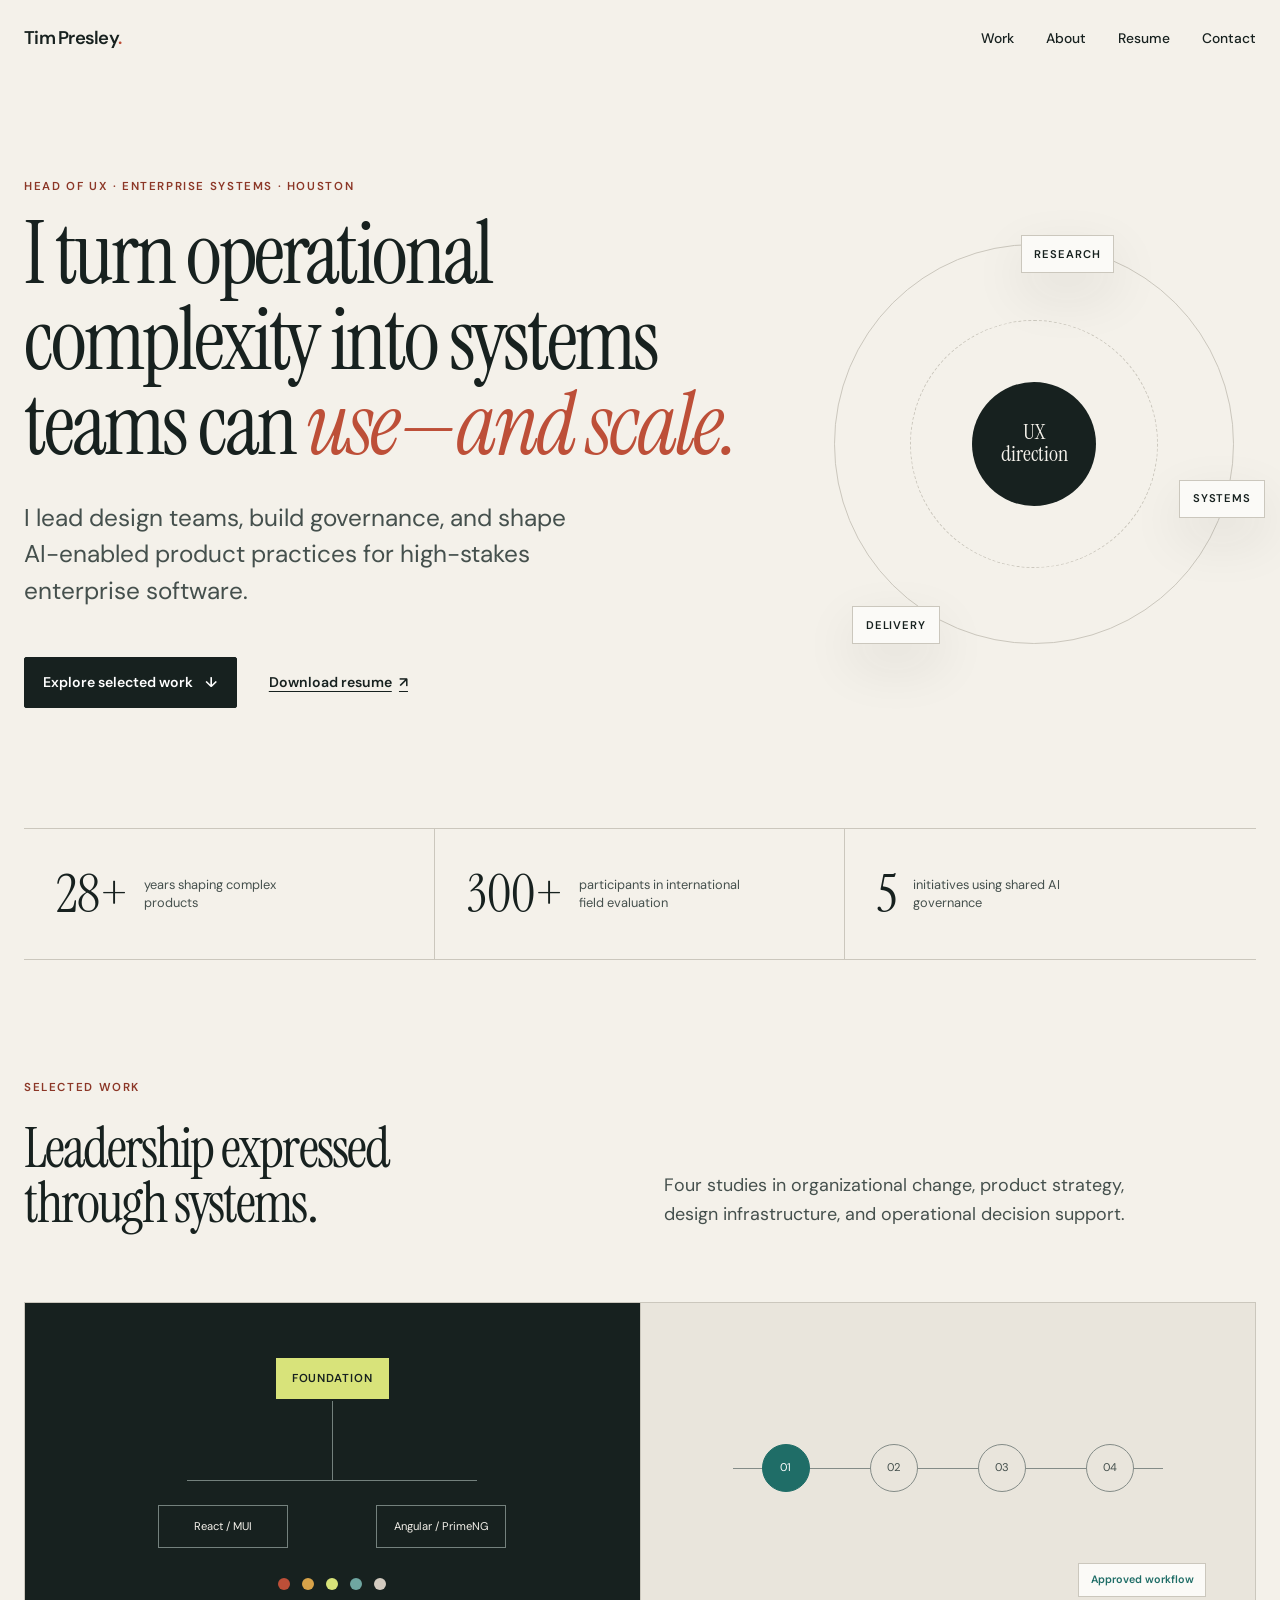
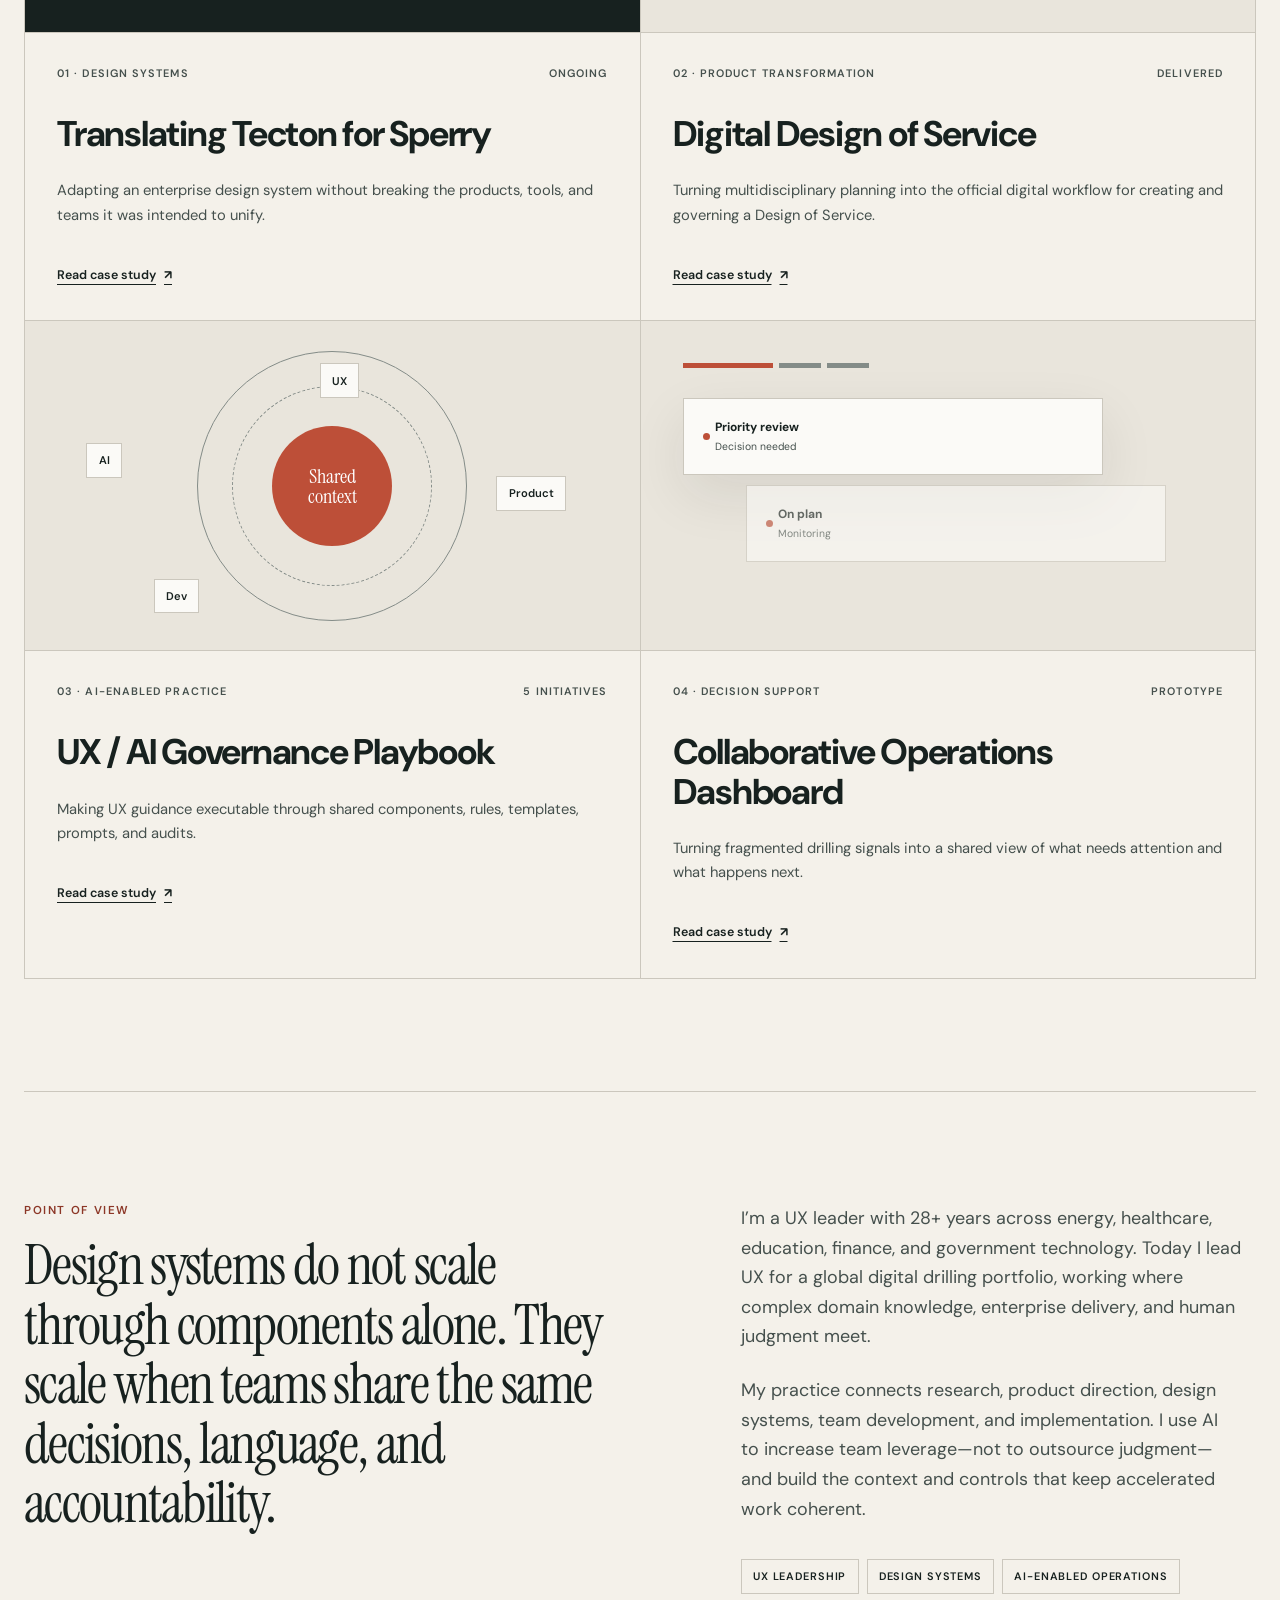
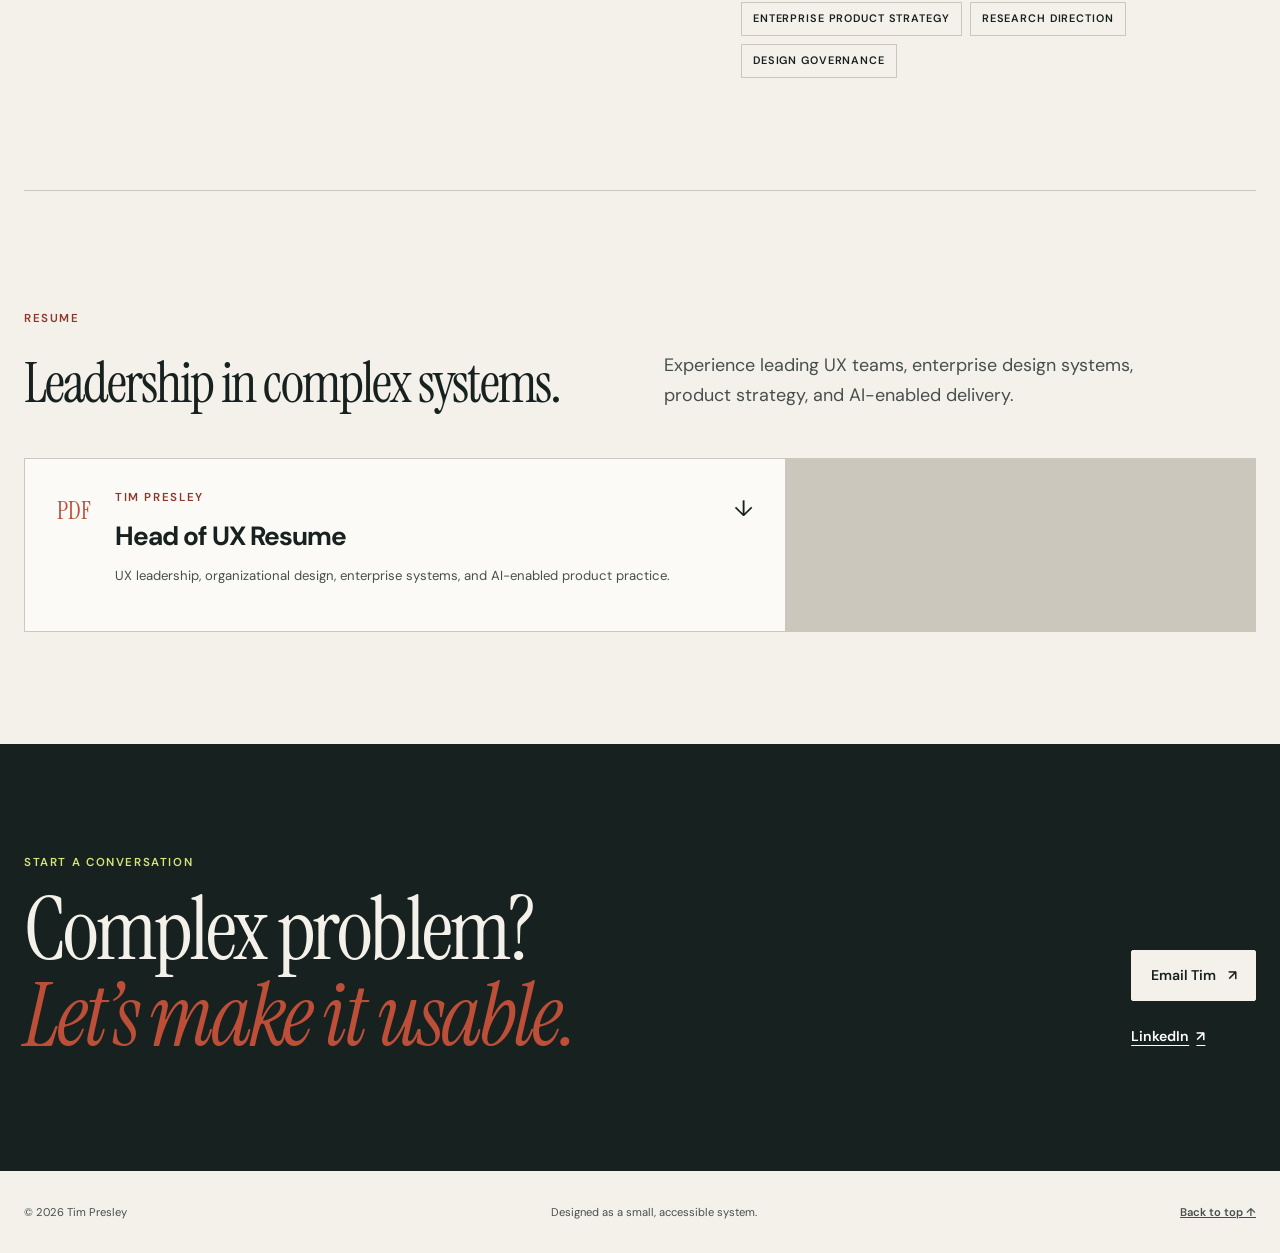
==== index.html @ 1fe71019 "Initial commit" ====
<!doctype html>
<html lang="en">
<head>
  <meta charset="utf-8">
  <meta name="viewport" content="width=device-width, initial-scale=1">
  <meta name="description" content="Tim Presley is a Head of UX who builds design systems, AI-enabled practices, and enterprise products for complex operational work.">
  <meta name="theme-color" content="#f4f1ea">
  <meta property="og:title" content="Tim Presley — Head of UX">
  <meta property="og:description" content="UX leadership, enterprise systems, and AI-enabled product practice.">
  <meta property="og:type" content="website">
  <title>Tim Presley — Head of UX</title>
  <link rel="icon" href="assets/favicon.svg" type="image/svg+xml">
  <link rel="stylesheet" href="styles.css">
  <script src="script.js" defer></script>
</head>
<body>
  <a class="skip-link" href="#main">Skip to content</a>
  <header class="site-header" data-header>
    <a class="wordmark" href="#top" aria-label="Tim Presley, home"><span class="wordmark-full">Tim Presley</span><span class="wordmark-short" aria-hidden="true">TP</span><span class="wordmark-dot" aria-hidden="true">.</span></a>
    <button class="menu-button" type="button" aria-expanded="false" aria-controls="site-nav" data-menu-button>
      <span class="sr-only">Open navigation</span>
      <span></span><span></span>
    </button>
    <nav class="site-nav" id="site-nav" aria-label="Primary navigation" data-nav>
      <a href="#work">Work</a>
      <a href="#about">About</a>
      <a href="#resume">Resume</a>
      <a href="#contact">Contact</a>
    </nav>
  </header>

  <main id="main">
    <section class="hero" id="top">
      <div class="hero-copy" data-reveal>
        <p class="eyebrow">Head of UX · Enterprise systems · Houston</p>
        <h1>I turn operational complexity into systems teams can <em>use—and scale.</em></h1>
        <p class="hero-lede">I lead design teams, build governance, and shape AI-enabled product practices for high-stakes enterprise software.</p>
        <div class="hero-actions">
          <a class="button button-primary" href="#work">Explore selected work <span aria-hidden="true">↓</span></a>
          <a class="text-link" href="assets/resumes/Tim-Presley-Resume-Head-of-UX.pdf">Download resume <span aria-hidden="true">↗</span></a>
        </div>
      </div>
      <div class="hero-system" aria-hidden="true" data-reveal>
        <div class="system-orbit orbit-one"></div>
        <div class="system-orbit orbit-two"></div>
        <div class="system-node node-a">Research</div>
        <div class="system-node node-b">Systems</div>
        <div class="system-node node-c">Delivery</div>
        <div class="system-core">UX<br>direction</div>
      </div>
    </section>

    <section class="proof-strip" aria-label="Career highlights">
      <div class="proof-item" data-reveal>
        <strong>28+</strong>
        <span>years shaping complex products</span>
      </div>
      <div class="proof-item" data-reveal>
        <strong>300+</strong>
        <span>participants in international field evaluation</span>
      </div>
      <div class="proof-item" data-reveal>
        <strong>5</strong>
        <span>initiatives using shared AI governance</span>
      </div>
    </section>

    <section class="section work-section" id="work">
      <div class="section-heading" data-reveal>
        <p class="eyebrow">Selected work</p>
        <h2>Leadership expressed through systems.</h2>
        <p>Four studies in organizational change, product strategy, design infrastructure, and operational decision support.</p>
      </div>

      <div class="work-grid">
        <article class="case-card case-card-featured" data-reveal>
          <a href="case-studies/tecton-integration.html" aria-label="Read the Tecton Design System integration case study">
            <div class="case-art token-art" aria-hidden="true">
              <div class="token-source">Foundation</div>
              <div class="token-line"></div>
              <div class="token-branch">
                <span>React / MUI</span>
                <span>Angular / PrimeNG</span>
              </div>
              <div class="token-dots"><i></i><i></i><i></i><i></i><i></i></div>
            </div>
            <div class="case-content">
              <div class="case-meta"><span>01 · Design systems</span><span>Ongoing</span></div>
              <h3>Translating Tecton for Sperry</h3>
              <p>Adapting an enterprise design system without breaking the products, tools, and teams it was intended to unify.</p>
              <span class="case-link">Read case study <b aria-hidden="true">↗</b></span>
            </div>
          </a>
        </article>

        <article class="case-card" data-reveal>
          <a href="case-studies/design-of-service.html" aria-label="Read the Digital Design of Service case study">
            <div class="case-art process-art" aria-hidden="true">
              <div class="process-line"></div>
              <span class="process-step active">01</span>
              <span class="process-step">02</span>
              <span class="process-step">03</span>
              <span class="process-step">04</span>
              <div class="process-status">Approved workflow</div>
            </div>
            <div class="case-content">
              <div class="case-meta"><span>02 · Product transformation</span><span>Delivered</span></div>
              <h3>Digital Design of Service</h3>
              <p>Turning multidisciplinary planning into the official digital workflow for creating and governing a Design of Service.</p>
              <span class="case-link">Read case study <b aria-hidden="true">↗</b></span>
            </div>
          </a>
        </article>

        <article class="case-card" data-reveal>
          <a href="case-studies/ai-governance.html" aria-label="Read the UX and AI Governance Playbook case study">
            <div class="case-art governance-art" aria-hidden="true">
              <div class="governance-core">Shared<br>context</div>
              <span class="gov-role role-ux">UX</span>
              <span class="gov-role role-product">Product</span>
              <span class="gov-role role-dev">Dev</span>
              <span class="gov-role role-ai">AI</span>
            </div>
            <div class="case-content">
              <div class="case-meta"><span>03 · AI-enabled practice</span><span>5 initiatives</span></div>
              <h3>UX / AI Governance Playbook</h3>
              <p>Making UX guidance executable through shared components, rules, templates, prompts, and audits.</p>
              <span class="case-link">Read case study <b aria-hidden="true">↗</b></span>
            </div>
          </a>
        </article>

        <article class="case-card" data-reveal>
          <a href="case-studies/collaboration-dashboard.html" aria-label="Read the Collaborative Operations Dashboard case study">
            <div class="case-art operations-art" aria-hidden="true">
              <div class="ops-rail"><span></span><span></span><span></span></div>
              <div class="ops-card"><i></i><b>Priority review</b><small>Decision needed</small></div>
              <div class="ops-card muted"><i></i><b>On plan</b><small>Monitoring</small></div>
            </div>
            <div class="case-content">
              <div class="case-meta"><span>04 · Decision support</span><span>Prototype</span></div>
              <h3>Collaborative Operations Dashboard</h3>
              <p>Turning fragmented drilling signals into a shared view of what needs attention and what happens next.</p>
              <span class="case-link">Read case study <b aria-hidden="true">↗</b></span>
            </div>
          </a>
        </article>
      </div>
    </section>

    <section class="section about-section" id="about">
      <div class="about-lead" data-reveal>
        <p class="eyebrow">Point of view</p>
        <blockquote>Design systems do not scale through components alone. They scale when teams share the same decisions, language, and accountability.</blockquote>
      </div>
      <div class="about-copy" data-reveal>
        <p>I’m a UX leader with 28+ years across energy, healthcare, education, finance, and government technology. Today I lead UX for a global digital drilling portfolio, working where complex domain knowledge, enterprise delivery, and human judgment meet.</p>
        <p>My practice connects research, product direction, design systems, team development, and implementation. I use AI to increase team leverage—not to outsource judgment—and build the context and controls that keep accelerated work coherent.</p>
        <div class="capability-list" aria-label="Core capabilities">
          <span>UX leadership</span>
          <span>Design systems</span>
          <span>AI-enabled operations</span>
          <span>Enterprise product strategy</span>
          <span>Research direction</span>
          <span>Design governance</span>
        </div>
      </div>
    </section>

    <section class="section resume-section" id="resume">
      <div class="section-heading compact" data-reveal>
        <p class="eyebrow">Resume</p>
        <h2>Leadership in complex systems.</h2>
        <p>Experience leading UX teams, enterprise design systems, product strategy, and AI-enabled delivery.</p>
      </div>
      <div class="resume-grid">
        <a class="resume-card" href="assets/resumes/Tim-Presley-Resume-Head-of-UX.pdf" data-reveal>
          <span class="resume-number">PDF</span>
          <div>
            <p class="eyebrow">Tim Presley</p>
            <h3>Head of UX Resume</h3>
            <p>UX leadership, organizational design, enterprise systems, and AI-enabled product practice.</p>
          </div>
          <span class="download-icon" aria-hidden="true">↓</span>
        </a>
      </div>
    </section>

    <section class="contact-section" id="contact">
      <div data-reveal>
        <p class="eyebrow">Start a conversation</p>
        <h2>Complex problem?<br><em>Let’s make it usable.</em></h2>
      </div>
      <div class="contact-actions" data-reveal>
        <button class="button button-light" type="button" data-email data-user="tpresley1764" data-domain="gmail.com">Email Tim <span aria-hidden="true">↗</span></button>
        <a class="text-link light" href="https://www.linkedin.com/in/tim-presley-6a133514" rel="noreferrer">LinkedIn <span aria-hidden="true">↗</span></a>
      </div>
    </section>
  </main>

  <footer class="site-footer">
    <p>© <span data-year>2026</span> Tim Presley</p>
    <p>Designed as a small, accessible system.</p>
    <a href="#top">Back to top ↑</a>
  </footer>
</body>
</html>
---- styles.css ----
@import url("https://fonts.googleapis.com/css2?family=DM+Sans:wght@400;500;600&family=Instrument+Serif:ital@0;1&display=swap");

:root {
  --ink: #17211f;
  --ink-soft: #45504d;
  --paper: #f4f1ea;
  --paper-deep: #e9e5dc;
  --surface: #fbfaf7;
  --line: #cbc7bd;
  --line-dark: #848c88;
  --accent: #bd4f38;
  --accent-dark: #8c3727;
  --teal: #1f6d67;
  --lime: #d8e37a;
  --white: #fff;
  --display: "Instrument Serif", Georgia, serif;
  --body: "DM Sans", Arial, sans-serif;
  --step--1: clamp(.78rem, .73rem + .17vw, .88rem);
  --step-0: clamp(1rem, .93rem + .24vw, 1.125rem);
  --step-1: clamp(1.25rem, 1.08rem + .55vw, 1.6rem);
  --step-2: clamp(1.7rem, 1.35rem + 1.1vw, 2.4rem);
  --step-3: clamp(2.4rem, 1.75rem + 2.2vw, 4rem);
  --step-4: clamp(3.4rem, 2.1rem + 4.2vw, 7rem);
  --space-1: .5rem;
  --space-2: .75rem;
  --space-3: 1rem;
  --space-4: 1.5rem;
  --space-5: 2rem;
  --space-6: 3rem;
  --space-7: 4.5rem;
  --space-8: 7rem;
  --max: 1240px;
  --radius: 2px;
  --shadow: 0 20px 55px rgba(28, 35, 32, .09);
}

*,
*::before,
*::after { box-sizing: border-box; }

html {
  scroll-behavior: smooth;
  background: var(--paper);
}

body {
  margin: 0;
  color: var(--ink);
  background: var(--paper);
  font-family: var(--body);
  font-size: var(--step-0);
  line-height: 1.65;
  -webkit-font-smoothing: antialiased;
}

body.menu-open { overflow: hidden; }

img, svg { display: block; max-width: 100%; }
a { color: inherit; }
button, input { font: inherit; }

:focus-visible {
  outline: 3px solid var(--accent);
  outline-offset: 4px;
}

.skip-link {
  position: fixed;
  z-index: 1000;
  top: 1rem;
  left: 1rem;
  padding: .75rem 1rem;
  color: var(--white);
  background: var(--ink);
  transform: translateY(-160%);
}
.skip-link:focus { transform: none; }

.sr-only {
  position: absolute;
  width: 1px;
  height: 1px;
  padding: 0;
  margin: -1px;
  overflow: hidden;
  clip: rect(0, 0, 0, 0);
  white-space: nowrap;
  border: 0;
}

.site-header {
  position: fixed;
  z-index: 100;
  inset: 0 0 auto;
  display: flex;
  align-items: center;
  justify-content: space-between;
  height: 78px;
  padding: 0 max(24px, calc((100vw - var(--max)) / 2));
  background: color-mix(in srgb, var(--paper) 89%, transparent);
  border-bottom: 1px solid transparent;
  backdrop-filter: blur(14px);
  transition: border-color .2s ease;
}
.site-header.scrolled { border-color: var(--line); }

.wordmark {
  position: relative;
  z-index: 3;
  font-size: 1.15rem;
  font-weight: 600;
  letter-spacing: -.04em;
  text-decoration: none;
}
.wordmark-short { display: none; }
.wordmark-dot { color: var(--accent); }

.site-nav {
  display: flex;
  align-items: center;
  gap: 2rem;
}
.site-nav a {
  position: relative;
  font-size: var(--step--1);
  font-weight: 500;
  text-decoration: none;
}
.site-nav a::after {
  content: "";
  position: absolute;
  inset: auto 0 -.35rem;
  height: 1px;
  background: var(--ink);
  transform: scaleX(0);
  transform-origin: left;
  transition: transform .2s ease;
}
.site-nav a:hover::after { transform: scaleX(1); }

.menu-button {
  display: none;
  border: 0;
  background: transparent;
}

.hero,
.section,
.proof-strip,
.site-footer {
  width: min(calc(100% - 48px), var(--max));
  margin-inline: auto;
}

.hero {
  min-height: 92vh;
  display: grid;
  grid-template-columns: minmax(0, 1.25fr) minmax(320px, .75fr);
  align-items: center;
  gap: var(--space-6);
  padding: 130px 0 70px;
}

.eyebrow {
  margin: 0 0 var(--space-3);
  color: var(--accent-dark);
  font-size: .72rem;
  font-weight: 600;
  line-height: 1.3;
  letter-spacing: .14em;
  text-transform: uppercase;
}

h1, h2, h3, p { text-wrap: pretty; }
h1, h2 {
  margin: 0;
  font-family: var(--display);
  font-weight: 400;
  line-height: .98;
  letter-spacing: -.035em;
}
h1 { max-width: 900px; font-size: var(--step-4); }
h1 em, h2 em {
  color: var(--accent);
  font-weight: 400;
}
h2 { font-size: var(--step-3); }
h3 {
  margin: 0;
  font-size: var(--step-2);
  line-height: 1.1;
  letter-spacing: -.035em;
}

.hero-lede {
  max-width: 640px;
  margin: var(--space-5) 0 0;
  color: var(--ink-soft);
  font-size: var(--step-1);
  line-height: 1.5;
}

.hero-actions {
  display: flex;
  align-items: center;
  gap: var(--space-5);
  margin-top: var(--space-6);
}

.button {
  display: inline-flex;
  align-items: center;
  justify-content: center;
  gap: .75rem;
  min-height: 50px;
  padding: .8rem 1.15rem;
  border: 1px solid currentColor;
  border-radius: var(--radius);
  font-size: .88rem;
  font-weight: 600;
  text-decoration: none;
  cursor: pointer;
  transition: transform .2s ease, background .2s ease, color .2s ease;
}
.button:hover { transform: translateY(-2px); }
.button-primary { color: var(--white); background: var(--ink); border-color: var(--ink); }
.button-primary:hover { background: var(--teal); border-color: var(--teal); }
.button-light { color: var(--ink); background: var(--paper); border-color: var(--paper); }

.text-link {
  display: inline-flex;
  align-items: center;
  gap: .45rem;
  font-size: .88rem;
  font-weight: 600;
  text-underline-offset: .25rem;
}
.text-link.light { color: var(--white); }

.hero-system {
  position: relative;
  aspect-ratio: 1;
  max-width: 480px;
  width: 100%;
  justify-self: end;
}
.system-orbit {
  position: absolute;
  border: 1px solid var(--line);
  border-radius: 50%;
}
.orbit-one { inset: 5%; }
.orbit-two { inset: 22%; border-style: dashed; }
.system-core {
  position: absolute;
  inset: 50% auto auto 50%;
  width: 124px;
  aspect-ratio: 1;
  display: grid;
  place-items: center;
  color: var(--paper);
  background: var(--ink);
  border-radius: 50%;
  font-family: var(--display);
  font-size: 1.35rem;
  line-height: 1;
  text-align: center;
  transform: translate(-50%, -50%);
}
.system-node {
  position: absolute;
  padding: .55rem .8rem;
  background: var(--surface);
  border: 1px solid var(--line);
  font-size: .7rem;
  font-weight: 600;
  letter-spacing: .08em;
  text-transform: uppercase;
  box-shadow: var(--shadow);
}
.node-a { top: 3%; left: 47%; }
.node-b { top: 58%; right: -2%; }
.node-c { bottom: 5%; left: 9%; }

.proof-strip {
  display: grid;
  grid-template-columns: repeat(3, 1fr);
  border-block: 1px solid var(--line);
}
.proof-item {
  display: grid;
  grid-template-columns: auto 1fr;
  align-items: center;
  gap: 1rem;
  min-height: 130px;
  padding: 1.5rem 2rem;
  border-right: 1px solid var(--line);
}
.proof-item:last-child { border-right: 0; }
.proof-item strong {
  font-family: var(--display);
  font-size: 3.3rem;
  font-weight: 400;
  line-height: 1;
}
.proof-item span {
  max-width: 180px;
  color: var(--ink-soft);
  font-size: .8rem;
  line-height: 1.4;
}

.section { padding-block: var(--space-8); }
.section-heading {
  display: grid;
  grid-template-columns: 1fr 1fr;
  align-items: end;
  gap: var(--space-6);
  margin-bottom: var(--space-7);
}
.section-heading .eyebrow { grid-column: 1 / -1; margin-bottom: -1.5rem; }
.section-heading > p:last-child {
  max-width: 470px;
  margin: 0;
  color: var(--ink-soft);
}
.section-heading.compact { margin-bottom: var(--space-6); }

.work-grid {
  display: grid;
  grid-template-columns: repeat(2, minmax(0, 1fr));
  gap: 1px;
  background: var(--line);
  border: 1px solid var(--line);
}
.case-card { background: var(--paper); }
.case-card > a { display: block; height: 100%; text-decoration: none; }
.case-art {
  position: relative;
  height: 330px;
  overflow: hidden;
  background: var(--paper-deep);
  border-bottom: 1px solid var(--line);
}
.case-card-featured .case-art { background: var(--ink); }
.case-content { padding: var(--space-5); }
.case-meta {
  display: flex;
  justify-content: space-between;
  gap: 1rem;
  margin-bottom: var(--space-5);
  color: var(--ink-soft);
  font-size: .68rem;
  font-weight: 600;
  letter-spacing: .1em;
  text-transform: uppercase;
}
.case-content p {
  max-width: 560px;
  margin: var(--space-4) 0 var(--space-5);
  color: var(--ink-soft);
  font-size: .92rem;
}
.case-link {
  display: inline-flex;
  align-items: center;
  gap: .5rem;
  font-size: .78rem;
  font-weight: 600;
  text-decoration: underline;
  text-underline-offset: .3rem;
}
.case-link b { transition: transform .2s ease; }
.case-card a:hover .case-link b { transform: translate(3px, -3px); }

.token-art { display: grid; place-items: center; }
.token-source {
  position: absolute;
  top: 55px;
  padding: .7rem 1rem;
  color: var(--ink);
  background: var(--lime);
  font-size: .72rem;
  font-weight: 600;
  letter-spacing: .08em;
  text-transform: uppercase;
}
.token-line {
  position: absolute;
  top: 98px;
  width: 1px;
  height: 80px;
  background: #74817d;
}
.token-line::after {
  content: "";
  position: absolute;
  top: 79px;
  left: -145px;
  width: 290px;
  height: 1px;
  background: #74817d;
}
.token-branch {
  position: absolute;
  top: 202px;
  display: flex;
  gap: 5.5rem;
}
.token-branch span {
  min-width: 130px;
  padding: .7rem;
  color: var(--paper);
  border: 1px solid #74817d;
  font-size: .7rem;
  text-align: center;
}
.token-dots {
  position: absolute;
  bottom: 42px;
  display: flex;
  gap: 12px;
}
.token-dots i {
  display: block;
  width: 12px;
  height: 12px;
  border-radius: 50%;
  background: var(--accent);
}
.token-dots i:nth-child(2) { background: #d8a349; }
.token-dots i:nth-child(3) { background: var(--lime); }
.token-dots i:nth-child(4) { background: #6fa6a1; }
.token-dots i:nth-child(5) { background: #d3cbc0; }

.process-art { display: flex; align-items: center; justify-content: space-evenly; padding-inline: 10%; }
.process-line {
  position: absolute;
  left: 15%;
  right: 15%;
  top: 50%;
  height: 1px;
  background: var(--line-dark);
}
.process-step {
  position: relative;
  z-index: 1;
  display: grid;
  place-items: center;
  width: 48px;
  aspect-ratio: 1;
  color: var(--ink-soft);
  background: var(--paper-deep);
  border: 1px solid var(--line-dark);
  border-radius: 50%;
  font-size: .7rem;
}
.process-step.active { color: var(--white); background: var(--teal); border-color: var(--teal); }
.process-status {
  position: absolute;
  right: 8%;
  bottom: 35px;
  padding: .45rem .7rem;
  color: var(--teal);
  background: var(--surface);
  border: 1px solid var(--line);
  font-size: .67rem;
  font-weight: 600;
}

.governance-art { display: grid; place-items: center; }
.governance-core {
  display: grid;
  place-items: center;
  width: 120px;
  aspect-ratio: 1;
  color: var(--white);
  background: var(--accent);
  border-radius: 50%;
  font-family: var(--display);
  font-size: 1.25rem;
  line-height: 1;
  text-align: center;
}
.governance-core::before,
.governance-core::after {
  content: "";
  position: absolute;
  width: 270px;
  aspect-ratio: 1;
  border: 1px solid var(--line-dark);
  border-radius: 50%;
}
.governance-core::after { width: 200px; border-style: dashed; }
.gov-role {
  position: absolute;
  z-index: 1;
  padding: .45rem .7rem;
  background: var(--surface);
  border: 1px solid var(--line);
  font-size: .7rem;
  font-weight: 600;
}
.role-ux { top: 42px; left: 48%; }
.role-product { right: 12%; top: 47%; }
.role-dev { left: 21%; bottom: 37px; }
.role-ai { left: 10%; top: 37%; }

.operations-art { padding: 42px; }
.ops-rail { display: flex; gap: 6px; margin-bottom: 30px; }
.ops-rail span { width: 42px; height: 5px; background: var(--line-dark); }
.ops-rail span:first-child { width: 90px; background: var(--accent); }
.ops-card {
  position: relative;
  display: grid;
  grid-template-columns: 12px 1fr;
  align-items: center;
  max-width: 420px;
  padding: 19px;
  margin-bottom: 10px;
  background: var(--surface);
  border: 1px solid var(--line);
  box-shadow: var(--shadow);
}
.ops-card i { grid-row: span 2; width: 7px; height: 7px; background: var(--accent); border-radius: 50%; }
.ops-card b { font-size: .75rem; }
.ops-card small { color: var(--ink-soft); font-size: .65rem; }
.ops-card.muted { margin-left: 12%; opacity: .62; box-shadow: none; }

.about-section {
  display: grid;
  grid-template-columns: 1.08fr .92fr;
  gap: var(--space-8);
  border-top: 1px solid var(--line);
}
.about-lead blockquote {
  margin: 0;
  font-family: var(--display);
  font-size: var(--step-3);
  line-height: 1.06;
  letter-spacing: -.03em;
}
.about-copy > p { margin: 0 0 1.5rem; color: var(--ink-soft); }
.capability-list { display: flex; flex-wrap: wrap; gap: .5rem; margin-top: 2.2rem; }
.capability-list span {
  padding: .45rem .7rem;
  border: 1px solid var(--line);
  font-size: .68rem;
  font-weight: 600;
  text-transform: uppercase;
  letter-spacing: .08em;
}

.resume-section { border-top: 1px solid var(--line); }
.resume-grid {
  display: grid;
  grid-template-columns: minmax(0, 760px);
  background: var(--line);
  border: 1px solid var(--line);
}
.resume-card {
  position: relative;
  display: grid;
  grid-template-columns: auto 1fr auto;
  gap: 1.5rem;
  padding: var(--space-5);
  background: var(--surface);
  text-decoration: none;
  transition: background .2s ease;
}
.resume-card:hover { background: var(--white); }
.resume-number { color: var(--accent); font-family: var(--display); font-size: 1.5rem; }
.resume-card h3 { font-size: 1.65rem; }
.resume-card p:last-child { color: var(--ink-soft); font-size: .82rem; }
.download-icon { font-size: 1.4rem; transition: transform .2s ease; }
.resume-card:hover .download-icon { transform: translateY(4px); }

.contact-section {
  display: flex;
  align-items: end;
  justify-content: space-between;
  gap: var(--space-6);
  padding: var(--space-8) max(24px, calc((100vw - var(--max)) / 2));
  color: var(--paper);
  background: var(--ink);
}
.contact-section h2 { font-size: var(--step-4); }
.contact-section .eyebrow { color: var(--lime); }
.contact-actions { display: flex; flex-direction: column; align-items: flex-start; gap: 1.5rem; padding-bottom: .65rem; }

.site-footer {
  display: flex;
  justify-content: space-between;
  gap: 1rem;
  padding-block: 2rem;
  color: var(--ink-soft);
  font-size: .7rem;
}
.site-footer p { margin: 0; }
.site-footer a { font-weight: 600; }

/* Case study pages */
.case-page .site-header { background: color-mix(in srgb, var(--surface) 90%, transparent); }
.case-main { background: var(--surface); }
.case-hero,
.case-layout,
.next-case {
  width: min(calc(100% - 48px), var(--max));
  margin-inline: auto;
}
.case-hero {
  display: grid;
  grid-template-columns: 1fr 1fr;
  gap: var(--space-7);
  padding: 155px 0 var(--space-7);
}
.case-hero h1 { font-size: clamp(3.2rem, 6.5vw, 6.8rem); }
.case-hero-summary {
  display: flex;
  flex-direction: column;
  justify-content: flex-end;
  padding-bottom: .6rem;
}
.case-hero-summary > p {
  max-width: 570px;
  margin: 0;
  color: var(--ink-soft);
  font-size: var(--step-1);
}
.case-status {
  display: inline-flex;
  align-self: flex-start;
  margin-top: 2rem;
  padding: .45rem .7rem;
  color: var(--teal);
  background: #e5eeea;
  border: 1px solid #bed1c9;
  font-size: .68rem;
  font-weight: 600;
  letter-spacing: .08em;
  text-transform: uppercase;
}
.case-visual {
  width: min(calc(100% - 48px), var(--max));
  min-height: 470px;
  margin: 0 auto;
  padding: clamp(28px, 5vw, 70px);
  background: var(--ink);
  overflow: hidden;
}
.case-facts {
  width: min(calc(100% - 48px), var(--max));
  display: grid;
  grid-template-columns: repeat(4, 1fr);
  margin: 0 auto;
  border: 1px solid var(--line);
  border-top: 0;
}
.case-fact { padding: 1.4rem; border-right: 1px solid var(--line); }
.case-fact:last-child { border-right: 0; }
.case-fact dt {
  margin-bottom: .6rem;
  color: var(--accent-dark);
  font-size: .65rem;
  font-weight: 600;
  letter-spacing: .1em;
  text-transform: uppercase;
}
.case-fact dd { margin: 0; font-size: .83rem; line-height: 1.45; }

.case-layout {
  display: grid;
  grid-template-columns: 220px minmax(0, 720px);
  justify-content: center;
  gap: var(--space-7);
  padding-block: var(--space-8);
}
.case-toc { position: relative; }
.case-toc nav { position: sticky; top: 115px; }
.case-toc p { margin: 0 0 .8rem; color: var(--ink-soft); font-size: .65rem; font-weight: 600; text-transform: uppercase; letter-spacing: .1em; }
.case-toc a {
  display: block;
  padding: .25rem 0;
  color: var(--ink-soft);
  font-size: .75rem;
  text-decoration: none;
}
.case-toc a:hover { color: var(--accent); }
.case-copy section { padding: 0 0 var(--space-7); scroll-margin-top: 110px; }
.case-copy section + section { padding-top: var(--space-6); border-top: 1px solid var(--line); }
.case-copy h2 { margin-bottom: var(--space-5); font-size: clamp(2.1rem, 3.7vw, 3.4rem); }
.case-copy h3 { margin: 2.2rem 0 1rem; font-size: 1.4rem; }
.case-copy p { color: var(--ink-soft); }
.case-copy .lead { color: var(--ink); font-family: var(--display); font-size: 1.7rem; line-height: 1.35; }
.case-copy ul, .case-copy ol { padding-left: 1.2rem; color: var(--ink-soft); }
.case-copy li { margin-bottom: .6rem; padding-left: .4rem; }
.case-copy strong { color: var(--ink); }

.callout {
  margin-block: var(--space-5);
  padding: var(--space-5);
  background: var(--paper);
  border-left: 3px solid var(--accent);
}
.callout p { margin: 0; color: var(--ink); font-family: var(--display); font-size: 1.4rem; line-height: 1.35; }
.evidence-grid { display: grid; grid-template-columns: repeat(2, 1fr); gap: 1px; margin-block: 2rem; background: var(--line); border: 1px solid var(--line); }
.evidence-card { padding: 1.5rem; background: var(--surface); }
.evidence-card strong { display: block; font-family: var(--display); font-size: 2.3rem; font-weight: 400; line-height: 1; }
.evidence-card span { display: block; margin-top: .6rem; color: var(--ink-soft); font-size: .74rem; }
.decision-list { counter-reset: decisions; list-style: none; padding: 0 !important; }
.decision-list li {
  counter-increment: decisions;
  display: grid;
  grid-template-columns: 42px 1fr;
  gap: 1rem;
  padding: 1.4rem 0;
  border-top: 1px solid var(--line);
}
.decision-list li::before {
  content: "0" counter(decisions);
  color: var(--accent);
  font-family: var(--display);
  font-size: 1.35rem;
}
.decision-list strong { display: block; margin-bottom: .25rem; }
.decision-list span { color: var(--ink-soft); font-size: .88rem; }

/* Public-safe interface reconstructions */
.interface-gallery {
  display: grid;
  gap: 2.5rem;
  margin-top: 2.5rem;
  min-width: 0;
}
.interface-figure {
  min-width: 0;
  margin: 0;
}
.interface-figure figcaption {
  display: grid;
  grid-template-columns: minmax(150px, .7fr) 1.3fr;
  gap: 1.5rem;
  padding: 1rem 0 0;
}
.interface-figure figcaption strong {
  font-size: .78rem;
  line-height: 1.4;
}
.interface-figure figcaption span {
  color: var(--ink-soft);
  font-size: .72rem;
  line-height: 1.5;
}
.interface-disclosure {
  margin: 2rem 0 0;
  padding-top: 1rem;
  border-top: 1px solid var(--line);
  font-size: .7rem;
  font-style: italic;
}
.ui-window {
  overflow: hidden;
  background: #f8f9f7;
  border: 1px solid #aeb7b3;
  border-radius: 5px;
  box-shadow: 0 20px 48px rgba(27, 36, 33, .13);
}
.ui-window-bar {
  display: grid;
  grid-template-columns: 1fr auto 1fr;
  align-items: center;
  min-height: 38px;
  padding: 0 .85rem;
  color: #53605c;
  background: #e7ebe8;
  border-bottom: 1px solid #c7cfcb;
  font-size: .58rem;
  font-weight: 600;
  letter-spacing: .03em;
}
.ui-window-dots { display: flex; gap: 5px; }
.ui-window-dots i {
  display: block;
  width: 7px;
  height: 7px;
  background: #a9b2ae;
  border-radius: 50%;
}
.ui-window-dots i:first-child { background: var(--accent); }
.ui-window-mode {
  justify-self: end;
  padding: .25rem .45rem;
  color: var(--teal);
  background: #f6f9f7;
  border: 1px solid #bdcac5;
}
.ui-layout { display: grid; min-height: 390px; color: #26312e; }
.ui-sidebar {
  display: flex;
  flex-direction: column;
  gap: .35rem;
  padding: 1.2rem .8rem;
  color: #5f6b67;
  background: #eef1ef;
  border-right: 1px solid #d1d7d4;
  font-size: .62rem;
}
.ui-sidebar strong {
  margin: 0 .5rem 1rem;
  color: #1e2926;
  font-size: .75rem;
}
.ui-sidebar span {
  padding: .55rem .6rem;
  border-radius: 3px;
}
.ui-sidebar span.is-active {
  color: #174d49;
  background: #dce8e4;
  font-weight: 600;
}
.ui-workspace { padding: 1.35rem; }
.ui-page-head {
  display: flex;
  align-items: center;
  justify-content: space-between;
  gap: 1rem;
  margin-bottom: 1.25rem;
}
.ui-page-head div { display: grid; gap: .2rem; }
.ui-page-head small,
.ui-mini-heading small,
.toolkit-welcome small,
.dos-job small,
.command-head small,
.decision-context > small {
  color: #66736e;
  font-size: .5rem;
  font-weight: 700;
  letter-spacing: .1em;
}
.ui-page-head b { font-size: .95rem; }
.ui-control-button {
  display: inline-flex;
  align-items: center;
  justify-content: center;
  padding: .45rem .6rem;
  color: #225f59;
  background: transparent;
  border: 1px solid #9eb4ad;
  border-radius: 2px;
  font-size: .55rem;
  font-weight: 600;
}
.ui-mini-heading {
  display: flex;
  align-items: center;
  gap: .75rem;
  padding-bottom: 1rem;
  border-bottom: 1px solid #d0d6d3;
}
.ui-mini-heading b { margin-right: auto; font-size: .8rem; }
.fake-input,
.fake-textarea {
  display: flex;
  align-items: center;
  justify-content: space-between;
  min-height: 32px;
  padding: .45rem .55rem;
  color: #3e4a46;
  background: #fff;
  border: 1px solid #aeb9b4;
  border-radius: 2px;
  font-size: .58rem;
}
.fake-textarea { align-items: flex-start; min-height: 56px; line-height: 1.5; }
.fake-button {
  display: inline-flex;
  align-items: center;
  justify-content: center;
  min-height: 28px;
  padding: .35rem .65rem;
  color: #26312e;
  background: #fff;
  border: 1px solid #9faaa5;
  border-radius: 2px;
  font-size: .55rem;
  font-style: normal;
  font-weight: 600;
}
.fake-button.primary { color: #fff; background: #1f6d67; border-color: #1f6d67; }
.fake-status {
  display: inline-flex;
  align-items: center;
  padding: .25rem .45rem;
  border-radius: 2px;
  font-size: .5rem;
  font-style: normal;
  font-weight: 700;
}
.fake-status.good { color: #1d5c47; background: #dcece4; }
.fake-status.warn { color: #84531d; background: #f3e6ca; }

/* Tecton component reconstruction */
.ui-layout-ds { grid-template-columns: 125px 1fr; }
.ui-component-grid { display: grid; grid-template-columns: 1fr 1fr; gap: .75rem; }
.ui-component-card {
  display: grid;
  align-content: start;
  gap: .45rem;
  min-height: 125px;
  padding: .85rem;
  background: #fff;
  border: 1px solid #d2d8d5;
  border-radius: 3px;
}
.ui-component-card small { color: #6b7773; font-size: .47rem; font-weight: 700; letter-spacing: .09em; }
.ui-component-card label { color: #34413d; font-size: .55rem; font-weight: 600; }
.ui-component-card em { align-self: end; color: #7a8581; font-size: .48rem; }
.ui-component-card .fake-input b { font-size: .8rem; }
.ui-component-actions > div,
.status-row { display: flex; flex-wrap: wrap; gap: .4rem; }
.interface-figure-split {
  display: grid;
  grid-template-columns: 1fr 1fr;
  gap: 1px;
  background: var(--line);
  border: 1px solid var(--line);
}
.interface-figure-split figcaption { grid-column: 1 / -1; padding: 1rem; background: var(--surface); }
.ui-token-inspector,
.ui-theme-preview { min-width: 0; padding: 1.25rem; background: #f1f3f1; }
.token-trace {
  display: flex;
  align-items: center;
  gap: .25rem;
  margin: 1.2rem 0;
}
.token-trace span {
  padding: .35rem .4rem;
  background: #fff;
  border: 1px solid #aeb9b4;
  font-size: .45rem;
}
.token-trace i { flex: 1; height: 1px; background: #84908b; }
.ui-token-inspector code {
  display: block;
  overflow-wrap: anywhere;
  padding: .6rem;
  color: #265a55;
  background: #e0e9e5;
  font-size: .48rem;
}
.ui-theme-preview { color: #eef3f1; background: #1d2926; }
.theme-preview-nav {
  display: flex;
  justify-content: space-between;
  gap: .5rem;
  padding-bottom: .8rem;
  border-bottom: 1px solid #55615d;
  font-size: .48rem;
}
.theme-preview-nav b { font-size: .6rem; }
.theme-preview-body { display: grid; grid-template-columns: .65fr 1.35fr; gap: 1rem; align-items: end; padding-top: 1.5rem; }
.theme-kpi { display: grid; }
.theme-kpi small { color: #9da9a5; font-size: .46rem; }
.theme-kpi b { font-family: var(--display); font-size: 2.4rem; font-weight: 400; line-height: 1; }
.theme-kpi em { color: #dbe477; font-size: .48rem; }
.theme-bars { display: flex; align-items: end; gap: 5px; height: 70px; }
.theme-bars i { flex: 1; height: 35%; background: #447d77; }
.theme-bars i:nth-child(2) { height: 62%; }
.theme-bars i:nth-child(3) { height: 48%; background: #dbe477; }
.theme-bars i:nth-child(4) { height: 82%; }
.theme-bars i:nth-child(5) { height: 68%; }

/* Design of Service reconstruction */
.ui-layout-dos { grid-template-columns: 180px 1fr; }
.dos-progress { padding: 1rem; background: #eef1ef; border-right: 1px solid #d1d7d4; }
.dos-job { display: grid; gap: .15rem; padding-bottom: 1rem; border-bottom: 1px solid #cbd2ce; }
.dos-job b { color: #26312e; font-size: .75rem; }
.dos-job span { color: #64706c; font-size: .5rem; }
.dos-step {
  display: grid;
  grid-template-columns: 22px 1fr;
  align-items: center;
  gap: .55rem;
  padding: .65rem 0;
  color: #68736f;
}
.dos-step > i {
  display: grid;
  place-items: center;
  width: 20px;
  aspect-ratio: 1;
  border: 1px solid #b0bbb6;
  border-radius: 50%;
  font-size: .48rem;
  font-style: normal;
}
.dos-step span { display: grid; }
.dos-step b { font-size: .55rem; }
.dos-step small { font-size: .46rem; }
.dos-step.is-complete > i { color: #fff; background: #1f6d67; border-color: #1f6d67; }
.dos-step.is-active { color: #26312e; }
.dos-step.is-active > i { color: #fff; background: var(--accent); border-color: var(--accent); }
.dos-progress-bar { height: 4px; margin: 1rem 0 .35rem; background: #d4d9d7; }
.dos-progress-bar span { display: block; width: 42%; height: 100%; background: #1f6d67; }
.dos-progress > small { color: #64706c; font-size: .46rem; }
.dos-workspace { display: flex; flex-direction: column; }
.dos-owner-strip { display: grid; grid-template-columns: repeat(3, 1fr); margin-bottom: 1rem; background: #f0f3f1; border: 1px solid #d0d7d3; }
.dos-owner-strip span { display: grid; gap: .1rem; padding: .55rem; border-right: 1px solid #d0d7d3; }
.dos-owner-strip span:last-child { border: 0; }
.dos-owner-strip small { color: #6c7773; font-size: .43rem; font-weight: 700; letter-spacing: .08em; }
.dos-owner-strip b { font-size: .52rem; }
.dos-form { display: grid; grid-template-columns: 1fr 1fr; gap: .75rem; }
.dos-field { display: grid; gap: .3rem; }
.dos-field.wide { grid-column: 1 / -1; }
.dos-field label { font-size: .52rem; font-weight: 600; }
.dos-field label em { color: var(--accent); font-size: .43rem; font-style: normal; }
.dos-action-row {
  display: flex;
  justify-content: space-between;
  align-items: center;
  gap: 1rem;
  margin-top: auto;
  padding-top: 1.2rem;
  color: #707b77;
  font-size: .48rem;
}
.dos-action-row > span:last-child { display: flex; gap: .4rem; }
.alignment-panel,
.audit-panel,
.investigation-panel {
  min-width: 0;
  padding: 1.25rem;
  color: #26312e;
  background: #f1f3f1;
  border: 1px solid #b8c1bd;
  border-radius: 4px;
}
.alignment-legend { display: flex; gap: 1rem; margin: .8rem 0; color: #63706b; font-size: .47rem; }
.alignment-legend span { display: flex; align-items: center; gap: .3rem; }
.alignment-legend i { display: block; width: 7px; height: 7px; border-radius: 50%; }
.alignment-legend .agree { background: #36775e; }
.alignment-legend .partial { background: #bd862f; }
.alignment-legend .conflict { background: var(--accent); }
.alignment-table { min-width: 540px; background: #fff; border: 1px solid #d1d7d4; }
.alignment-panel { overflow-x: auto; }
.alignment-row {
  display: grid;
  grid-template-columns: 1.15fr repeat(3, .75fr) .7fr;
  align-items: center;
  min-height: 36px;
  border-bottom: 1px solid #e0e4e2;
}
.alignment-row:last-child { border: 0; }
.alignment-row > * { margin: 0; padding: .45rem; font-size: .48rem; font-style: normal; }
.alignment-row.heading { color: #66716d; background: #eef1ef; }
.alignment-row em { font-weight: 700; }
.status-agree { color: #2d7055; }
.status-partial { color: #926321; }
.status-conflict { color: var(--accent-dark); }

/* AI toolkit reconstruction */
.ui-layout-toolkit { grid-template-columns: 120px 1fr; }
.toolkit-workspace { display: flex; flex-direction: column; }
.toolkit-welcome { display: grid; gap: .25rem; }
.toolkit-welcome b { font-size: 1rem; }
.toolkit-welcome p { margin: 0 0 1rem; color: #66716d; font-size: .52rem; }
.toolkit-task-grid { display: grid; grid-template-columns: 1fr 1fr; gap: .65rem; }
.toolkit-task-grid > div {
  display: grid;
  grid-template-columns: 28px 1fr;
  column-gap: .5rem;
  padding: .7rem;
  background: #fff;
  border: 1px solid #d0d7d3;
  border-radius: 3px;
}
.toolkit-task-grid i {
  grid-row: span 2;
  display: grid;
  place-items: center;
  width: 26px;
  height: 26px;
  color: #1f6d67;
  background: #e1ece8;
  border-radius: 50%;
  font-size: .48rem;
  font-style: normal;
}
.toolkit-task-grid b { font-size: .55rem; }
.toolkit-task-grid span { color: #6d7874; font-size: .46rem; }
.toolkit-context {
  display: flex;
  align-items: center;
  justify-content: space-between;
  gap: .7rem;
  margin-top: auto;
  padding: .65rem;
  background: #e2ebe7;
  border: 1px solid #bfd0ca;
}
.toolkit-context > span { display: grid; grid-template-columns: 8px 1fr; column-gap: .45rem; }
.toolkit-context i { grid-row: span 2; align-self: center; width: 7px; height: 7px; background: #2b775a; border-radius: 50%; }
.toolkit-context b { font-size: .52rem; }
.toolkit-context small { color: #5f6c67; font-size: .43rem; }
.audit-score {
  display: grid;
  place-items: center;
  width: 34px;
  aspect-ratio: 1;
  color: #fff;
  background: #1f6d67;
  border-radius: 50%;
  font-size: .7rem;
  font-weight: 700;
}
.audit-summary { display: grid; grid-template-columns: repeat(3, 1fr); margin: .8rem 0; background: #fff; border: 1px solid #d0d7d3; }
.audit-summary span { display: grid; padding: .55rem; text-align: center; border-right: 1px solid #d0d7d3; }
.audit-summary span:last-child { border: 0; }
.audit-summary b { font-size: .75rem; }
.audit-summary small { color: #68746f; font-size: .43rem; }
.audit-rule {
  display: grid;
  grid-template-columns: 24px 1fr auto;
  align-items: center;
  gap: .65rem;
  padding: .65rem;
  background: #fff;
  border: 1px solid #d5dad8;
  border-bottom: 0;
}
.audit-rule:last-child { border-bottom: 1px solid #d5dad8; }
.audit-rule > i {
  display: grid;
  place-items: center;
  width: 20px;
  aspect-ratio: 1;
  color: #fff;
  background: #2b775a;
  border-radius: 50%;
  font-size: .5rem;
  font-style: normal;
}
.audit-rule div { display: grid; }
.audit-rule b { font-size: .52rem; }
.audit-rule span { color: #6a7671; font-size: .45rem; }
.audit-rule em { color: #53605b; font-size: .43rem; font-style: normal; font-weight: 700; }
.audit-rule.is-error > i { background: var(--accent); }
.audit-rule.is-error em { color: var(--accent-dark); }
.audit-rule.is-warning > i { background: #b47b26; }
.audit-rule.is-warning em { color: #8b5a16; }

/* Operations dashboard reconstruction */
.command-ui { display: grid; grid-template-columns: 58px 1fr; min-height: 410px; color: #26312e; }
.command-rail {
  display: flex;
  flex-direction: column;
  align-items: center;
  gap: 1.1rem;
  padding: .8rem .4rem;
  color: #6c7773;
  background: #e9edeb;
  border-right: 1px solid #cdd4d1;
  font-size: .45rem;
}
.command-rail b {
  display: grid;
  place-items: center;
  width: 27px;
  aspect-ratio: 1;
  color: #fff;
  background: #1f6d67;
  border-radius: 50%;
  font-size: .55rem;
}
.command-rail span { padding: .2rem; writing-mode: vertical-rl; transform: rotate(180deg); }
.command-rail span.is-active { color: #1f6d67; font-weight: 700; }
.command-workspace { padding: 1rem; }
.command-head { display: flex; justify-content: space-between; gap: 1rem; margin-bottom: 1rem; }
.command-head > div:first-child { display: grid; }
.command-head > div:first-child b { font-size: .95rem; }
.command-head > div:first-child span { color: #68736f; font-size: .48rem; }
.command-health {
  display: grid;
  grid-template-columns: 8px 1fr;
  align-self: start;
  column-gap: .4rem;
  padding: .5rem;
  background: #e4ece8;
  border: 1px solid #c3d0cb;
}
.command-health i { grid-row: span 2; align-self: center; width: 7px; height: 7px; background: #2d775a; border-radius: 50%; }
.command-health b { font-size: .5rem; }
.command-health small { color: #66716d; font-size: .42rem; }
.command-grid { display: grid; grid-template-columns: 1.45fr .75fr; gap: .8rem; }
.command-priorities,
.command-wells { min-width: 0; }
.command-section-title { display: flex; justify-content: space-between; margin-bottom: .5rem; font-size: .48rem; }
.command-section-title span { color: #1f6d67; }
.priority-card {
  display: grid;
  grid-template-columns: 26px 1fr;
  gap: .6rem;
  padding: .7rem;
  margin-bottom: .55rem;
  background: #fff;
  border: 1px solid #d0d7d3;
  border-left: 3px solid #bd862f;
}
.priority-card.is-critical { border-left-color: var(--accent); }
.priority-card > i { color: #9a4a39; font-family: var(--display); font-size: .9rem; font-style: normal; }
.priority-card > div { display: grid; }
.priority-card small { color: #74807b; font-size: .4rem; font-weight: 700; letter-spacing: .06em; }
.priority-card b { font-size: .55rem; }
.priority-card span { color: #64706c; font-size: .45rem; }
.priority-card em { margin-top: .35rem; color: #1f6d67; font-size: .44rem; font-style: normal; font-weight: 700; }
.well-row {
  display: grid;
  grid-template-columns: 8px 1fr auto;
  align-items: center;
  gap: .45rem;
  min-height: 43px;
  padding: .45rem;
  background: #fff;
  border: 1px solid #d5dad8;
  border-bottom: 0;
}
.well-row:last-child { border-bottom: 1px solid #d5dad8; }
.well-row > i { width: 6px; height: 6px; background: #8a9691; border-radius: 50%; }
.well-row > i.good { background: #2d775a; }
.well-row > i.warn { background: #bd862f; }
.well-row > span { display: grid; }
.well-row b { font-size: .48rem; }
.well-row small { color: #727d79; font-size: .4rem; }
.well-row em { color: #56625e; font-size: .45rem; font-style: normal; }
.investigation-grid { display: grid; grid-template-columns: 1.4fr .8fr; gap: 1rem; margin-top: 1rem; }
.margin-chart { min-height: 190px; padding: .8rem; background: #fff; border: 1px solid #d0d7d3; }
.chart-scale { display: flex; gap: .8rem; color: #63706b; font-size: .45rem; }
.chart-scale span::before { content: ""; display: inline-block; width: 12px; height: 2px; margin-right: .25rem; vertical-align: middle; background: #2d775a; }
.chart-scale span:last-child::before { background: var(--accent); }
.chart-field {
  position: relative;
  height: 135px;
  margin-top: .6rem;
  overflow: hidden;
  background: repeating-linear-gradient(to bottom, transparent 0 32px, #e1e5e3 33px);
}
.chart-field i { position: absolute; left: 0; right: 0; height: 2px; transform-origin: left; }
.plan-line { top: 42%; background: #2d775a; transform: rotate(-3deg); }
.actual-line { top: 60%; background: var(--accent); transform: rotate(8deg); }
.chart-event { position: absolute; top: 42%; left: 58%; padding-left: .35rem; border-left: 1px dashed #8e9994; color: #68746f; font-size: .42rem; }
.decision-context { padding: .9rem; background: #e7ece9; }
.decision-context > b { display: block; margin: .3rem 0; font-size: .65rem; }
.decision-context p { margin: 0 0 .7rem; color: #64706c; font-size: .47rem; line-height: 1.5; }
.decision-context > div { display: flex; justify-content: space-between; padding: .35rem 0; border-top: 1px solid #c5ceca; font-size: .45rem; }
.decision-context .fake-button { margin-top: .7rem; }

.case-copy section.reflection {
  padding: clamp(2rem, 5vw, 4rem);
  color: var(--paper);
  background: var(--ink);
}
.reflection h2 { color: var(--paper); }
.reflection p { color: #c8d0cd; }

.next-case {
  display: flex;
  align-items: end;
  justify-content: space-between;
  gap: 2rem;
  padding-block: var(--space-7);
  border-top: 1px solid var(--line);
  text-decoration: none;
}
.next-case span { color: var(--accent-dark); font-size: .68rem; font-weight: 600; letter-spacing: .1em; text-transform: uppercase; }
.next-case strong { display: block; margin-top: .8rem; font-family: var(--display); font-size: var(--step-3); font-weight: 400; line-height: 1; }
.next-case b { font-size: 2rem; transition: transform .2s ease; }
.next-case:hover b { transform: translate(5px, -5px); }

/* Case visuals */
.architecture-map {
  --architecture-gap: 90px;
  position: relative;
  display: grid;
  grid-template-columns: 1fr 1fr;
  gap: var(--architecture-gap);
  align-items: stretch;
  min-height: 330px;
  color: var(--paper);
}
.architecture-map::after {
  content: "";
  position: absolute;
  z-index: 0;
  top: 69px;
  left: calc(25% - var(--architecture-gap) / 4);
  right: calc(25% - var(--architecture-gap) / 4);
  height: 1px;
  background: #75817e;
}
.architecture-source {
  position: absolute;
  z-index: 2;
  top: 0;
  left: 50%;
  transform: translateX(-50%);
  padding: .85rem 1.2rem;
  color: var(--ink);
  background: var(--lime);
  font-size: .72rem;
  font-weight: 600;
  text-transform: uppercase;
  letter-spacing: .08em;
}
.architecture-source::after {
  content: "";
  position: absolute;
  top: 100%;
  left: 50%;
  width: 1px;
  height: 30px;
  background: #75817e;
}
.architecture-path {
  position: relative;
  z-index: 1;
  display: grid;
  gap: 14px;
  padding-top: 118px;
  align-content: start;
}
.architecture-path::before {
  content: "";
  position: absolute;
  top: 69px;
  left: 50%;
  height: 49px;
  width: 1px;
  background: #75817e;
}
.architecture-path > span {
  padding: .85rem;
  border: 1px solid #75817e;
  font-size: .75rem;
  text-align: center;
}
.architecture-path.sperry > span { border-color: var(--lime); }
.architecture-path small { color: #9ba6a3; text-align: center; }

.lifecycle-map {
  position: relative;
  display: grid;
  grid-template-columns: repeat(6, 1fr);
  align-items: center;
  gap: 12px;
  min-height: 330px;
}
.lifecycle-map::before {
  content: "";
  position: absolute;
  left: 6%; right: 6%; top: 50%;
  height: 1px;
  background: #78837f;
}
.lifecycle-node {
  position: relative;
  z-index: 1;
  display: grid;
  place-items: center;
  min-height: 86px;
  padding: .6rem;
  color: var(--paper);
  background: var(--ink);
  border: 1px solid #78837f;
  font-size: .72rem;
  text-align: center;
}
.lifecycle-node:first-child,
.lifecycle-node:last-child { color: var(--ink); background: var(--lime); border-color: var(--lime); }

.pool-map {
  position: relative;
  display: grid;
  place-items: center;
  min-height: 330px;
}
.pool-center {
  position: relative;
  z-index: 2;
  display: grid;
  place-items: center;
  width: 160px;
  aspect-ratio: 1;
  color: var(--paper);
  background: var(--accent);
  border-radius: 50%;
  font-family: var(--display);
  font-size: 1.45rem;
  line-height: 1;
  text-align: center;
}
.pool-ring { position: absolute; width: 360px; aspect-ratio: 1; border: 1px solid #65716e; border-radius: 50%; }
.pool-role {
  position: absolute;
  z-index: 3;
  padding: .7rem .9rem;
  color: var(--paper);
  background: var(--ink);
  border: 1px solid #74817d;
  font-size: .7rem;
  font-weight: 600;
  text-transform: uppercase;
  letter-spacing: .08em;
}
.pool-role:nth-of-type(1) { top: 4%; }
.pool-role:nth-of-type(2) { right: 8%; top: 44%; }
.pool-role:nth-of-type(3) { bottom: 3%; }
.pool-role:nth-of-type(4) { left: 8%; top: 44%; }

.signal-map {
  display: grid;
  grid-template-columns: .8fr 1.2fr;
  gap: 50px;
  align-items: center;
  min-height: 330px;
}
.signal-sources { display: grid; gap: 10px; }
.signal-sources span {
  padding: .8rem;
  color: #b9c3c0;
  border: 1px solid #66726f;
  font-size: .7rem;
}
.signal-layer {
  display: grid;
  gap: 12px;
  padding: 2rem;
  background: #24312e;
  border-left: 3px solid var(--accent);
}
.signal-layer > span { color: var(--lime); font-size: .65rem; font-weight: 600; text-transform: uppercase; letter-spacing: .1em; }
.signal-priority { padding: 1rem; color: var(--paper); background: var(--ink); border: 1px solid #66726f; }
.signal-priority b { display: block; font-size: .85rem; }
.signal-priority small { color: #99a5a1; }

.notice {
  display: flex;
  gap: .8rem;
  width: min(calc(100% - 48px), var(--max));
  margin: 1.5rem auto 0;
  padding: .8rem 1rem;
  color: var(--ink-soft);
  background: var(--paper);
  border: 1px solid var(--line);
  font-size: .72rem;
}
.notice strong { color: var(--ink); }

.js [data-reveal] {
  opacity: 0;
  transform: translateY(18px);
  transition: opacity .65s ease, transform .65s ease;
}
.js [data-reveal].revealed { opacity: 1; transform: none; }

@media (max-width: 900px) {
  .hero { grid-template-columns: 1fr; min-height: auto; padding-top: 145px; }
  .hero-system { max-width: 370px; justify-self: center; }
  .proof-strip { grid-template-columns: 1fr; }
  .proof-item { border-right: 0; border-bottom: 1px solid var(--line); }
  .proof-item:last-child { border-bottom: 0; }
  .section-heading, .about-section, .case-hero { grid-template-columns: 1fr; }
  .section-heading .eyebrow { margin-bottom: 0; }
  .about-section { gap: var(--space-6); }
  .contact-section { align-items: flex-start; flex-direction: column; }
  .case-layout { grid-template-columns: 1fr; }
  .case-toc { display: none; }
  .case-facts { grid-template-columns: repeat(2, 1fr); }
  .case-fact:nth-child(2) { border-right: 0; }
  .case-fact:nth-child(-n+2) { border-bottom: 1px solid var(--line); }
}

@media (max-width: 700px) {
  :root { --space-8: 5rem; --space-7: 3.5rem; }
  .site-header { height: 68px; }
  .wordmark-full { display: none; }
  .wordmark-short { display: inline; }
  .site-nav { gap: .8rem; }
  .site-nav a { font-size: .7rem; }
  .js .menu-button {
    position: relative;
    z-index: 2;
    display: grid;
    gap: 6px;
    width: 42px;
    height: 42px;
    place-content: center;
  }
  .menu-button span:not(.sr-only) { display: block; width: 22px; height: 1px; background: var(--ink); transition: transform .2s ease; }
  .menu-button[aria-expanded="true"] span:nth-child(2) { transform: translateY(3.5px) rotate(45deg); }
  .menu-button[aria-expanded="true"] span:nth-child(3) { transform: translateY(-3.5px) rotate(-45deg); }
  .js .site-nav {
    position: absolute;
    z-index: 1;
    top: 0;
    right: 0;
    width: 100vw;
    height: 100vh;
    height: 100dvh;
    display: flex;
    flex-direction: column;
    justify-content: center;
    gap: 1.5rem;
    background: var(--paper);
    visibility: hidden;
    opacity: 0;
    transition: opacity .2s ease, visibility .2s ease;
  }
  .js .site-nav.open { visibility: visible; opacity: 1; }
  .js .site-nav a { font-family: var(--display); font-size: 2.5rem; }
  .hero, .section, .proof-strip, .site-footer, .case-hero, .case-layout, .next-case, .case-visual, .case-facts, .notice { width: min(calc(100% - 32px), var(--max)); }
  .hero { padding-top: 120px; }
  .hero-system { max-width: 300px; }
  .hero-actions { align-items: flex-start; flex-direction: column; gap: 1.25rem; }
  .work-grid, .resume-grid { grid-template-columns: 1fr; }
  .case-art { height: 270px; }
  .case-content { padding: 1.4rem; }
  .token-branch { gap: 1rem; }
  .token-branch span { min-width: 112px; }
  .site-footer { flex-wrap: wrap; }
  .site-footer p:nth-child(2) { display: none; }
  .case-hero { padding-top: 120px; }
  .case-visual { min-height: 380px; padding: 24px; }
  .architecture-map {
    --architecture-gap: 18px;
    grid-template-columns: 1fr 1fr;
  }
  .architecture-path > span { padding: .65rem .4rem; font-size: .62rem; }
  .lifecycle-map { grid-template-columns: repeat(3, 1fr); }
  .lifecycle-map::before { display: none; }
  .pool-ring { width: 260px; }
  .pool-role:nth-of-type(2) { right: 0; }
  .pool-role:nth-of-type(4) { left: 0; }
  .signal-map { grid-template-columns: 1fr; gap: 20px; }
  .signal-sources { grid-template-columns: repeat(3, 1fr); }
  .signal-sources span { padding: .5rem; font-size: .6rem; }
  .evidence-grid { grid-template-columns: 1fr; }
  .case-copy .lead { font-size: 1.4rem; }
  .interface-figure figcaption {
    grid-template-columns: 1fr;
    gap: .25rem;
  }
  .ui-window-bar { grid-template-columns: auto 1fr; gap: .65rem; }
  .ui-window-bar > span:nth-child(2) { justify-self: center; }
  .ui-window-mode { display: none; }
  .ui-layout-ds,
  .ui-layout-dos,
  .ui-layout-toolkit { grid-template-columns: 1fr; }
  .ui-sidebar,
  .dos-progress { display: none; }
  .ui-workspace { padding: 1rem; }
  .ui-component-grid,
  .toolkit-task-grid,
  .interface-figure-split,
  .investigation-grid { grid-template-columns: 1fr; }
  .interface-figure-split figcaption { grid-column: 1; }
  .ui-theme-preview { min-height: 180px; }
  .dos-form { grid-template-columns: 1fr; }
  .dos-field.wide { grid-column: 1; }
  .dos-owner-strip { grid-template-columns: 1fr 1fr 1fr; }
  .alignment-panel { padding: .8rem; }
  .audit-rule { grid-template-columns: 24px 1fr; }
  .audit-rule em { grid-column: 2; }
  .command-ui { grid-template-columns: 1fr; }
  .command-rail { display: none; }
  .command-workspace { padding: .8rem; }
  .command-grid { grid-template-columns: 1fr; }
  .command-head { align-items: flex-start; }
  .command-health { display: none; }
  .investigation-panel { padding: .8rem; }
}

@media (prefers-reduced-motion: reduce) {
  html { scroll-behavior: auto; }
  *, *::before, *::after { animation-duration: .01ms !important; transition-duration: .01ms !important; }
}

@media print {
  .site-header, .site-footer, .case-toc, .next-case, .notice { display: none !important; }
  body, .case-main { background: white; }
  .case-hero { padding-top: 2rem; }
  .case-layout { display: block; padding-block: 2rem; }
  .case-copy section { break-inside: avoid; }
}
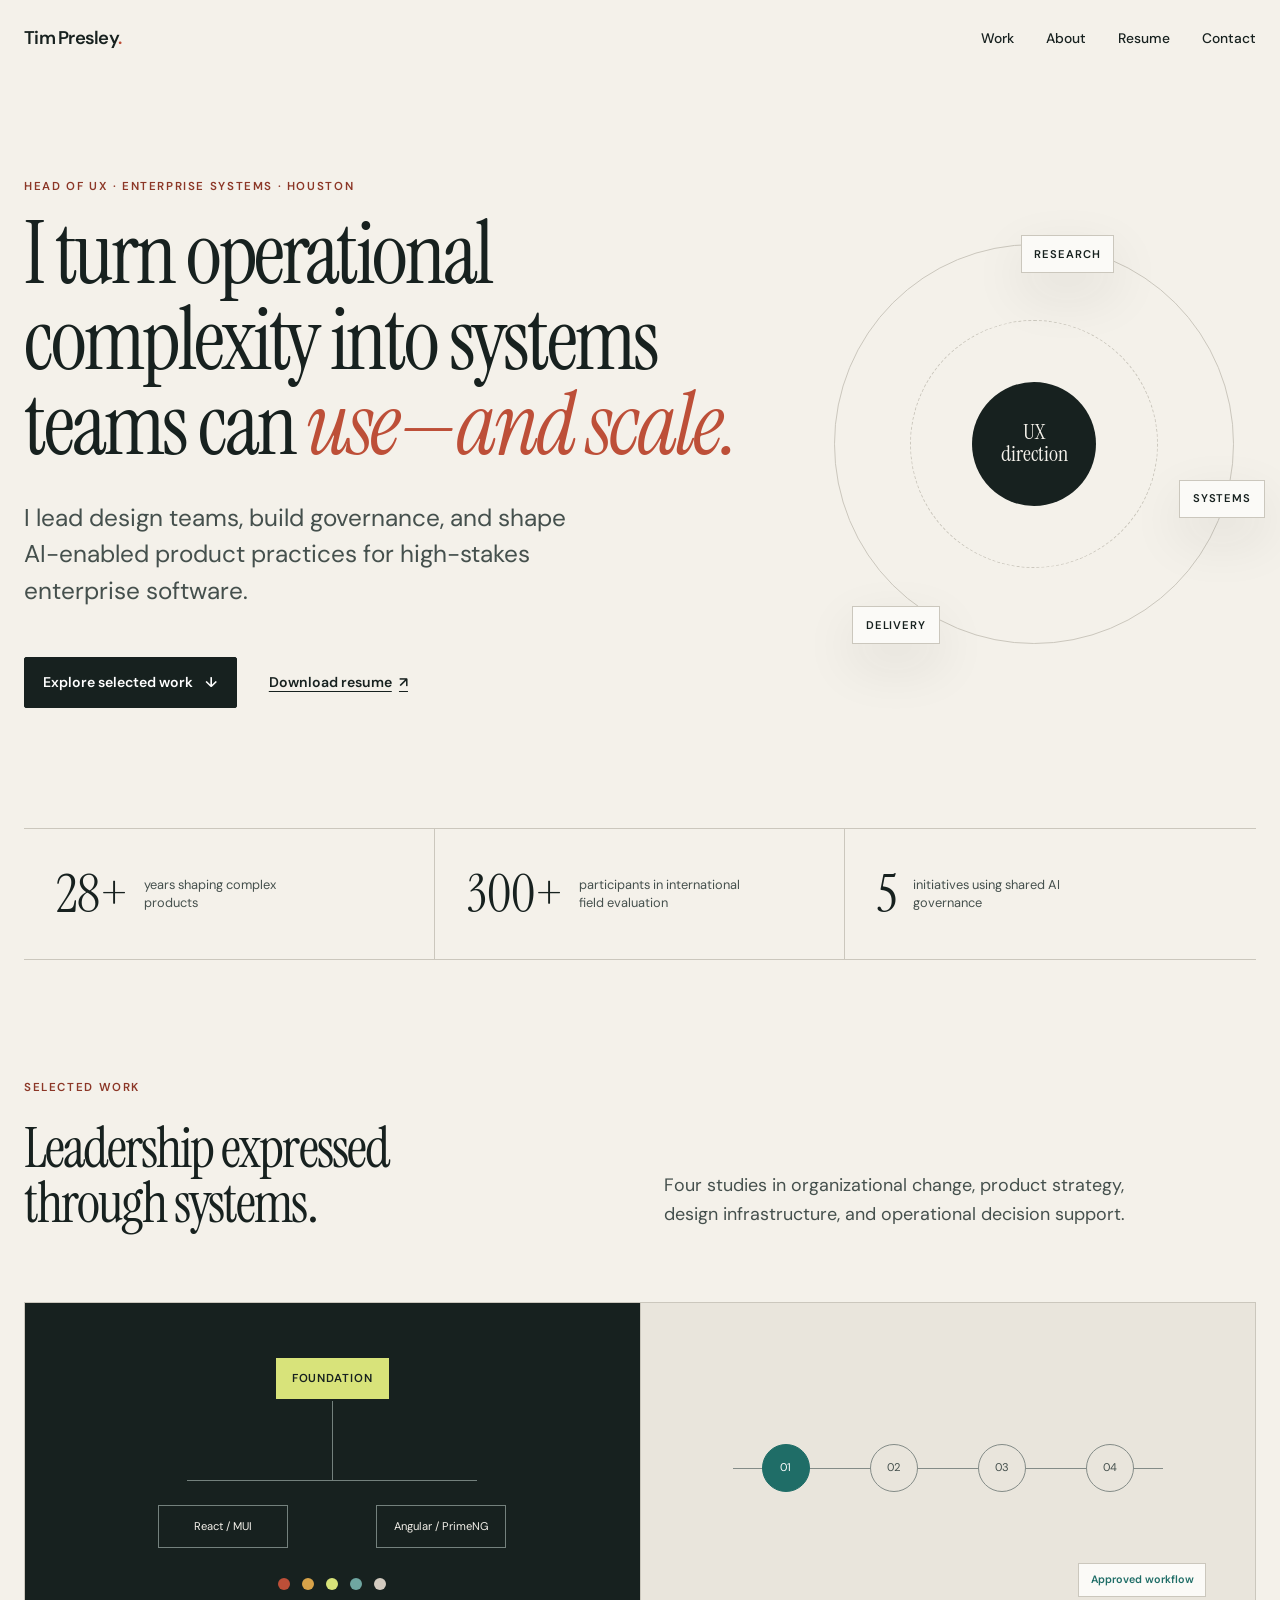
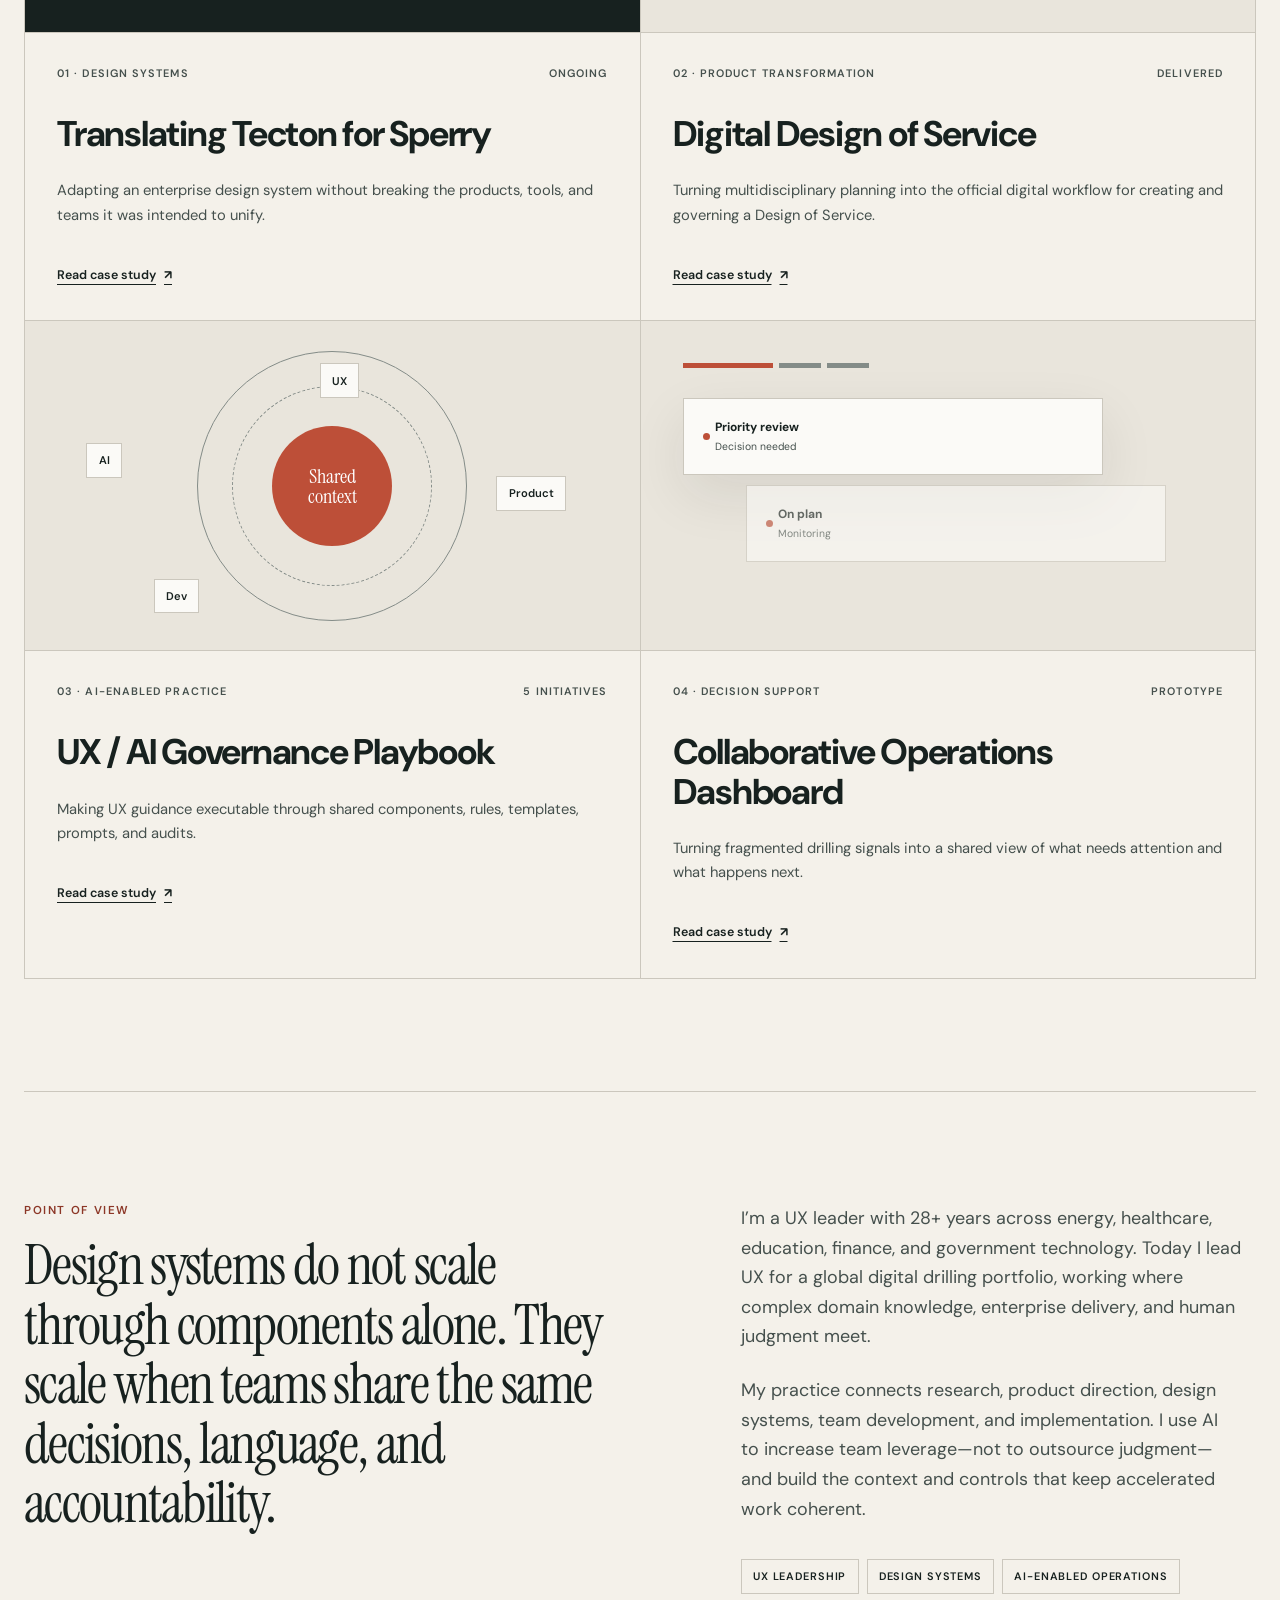
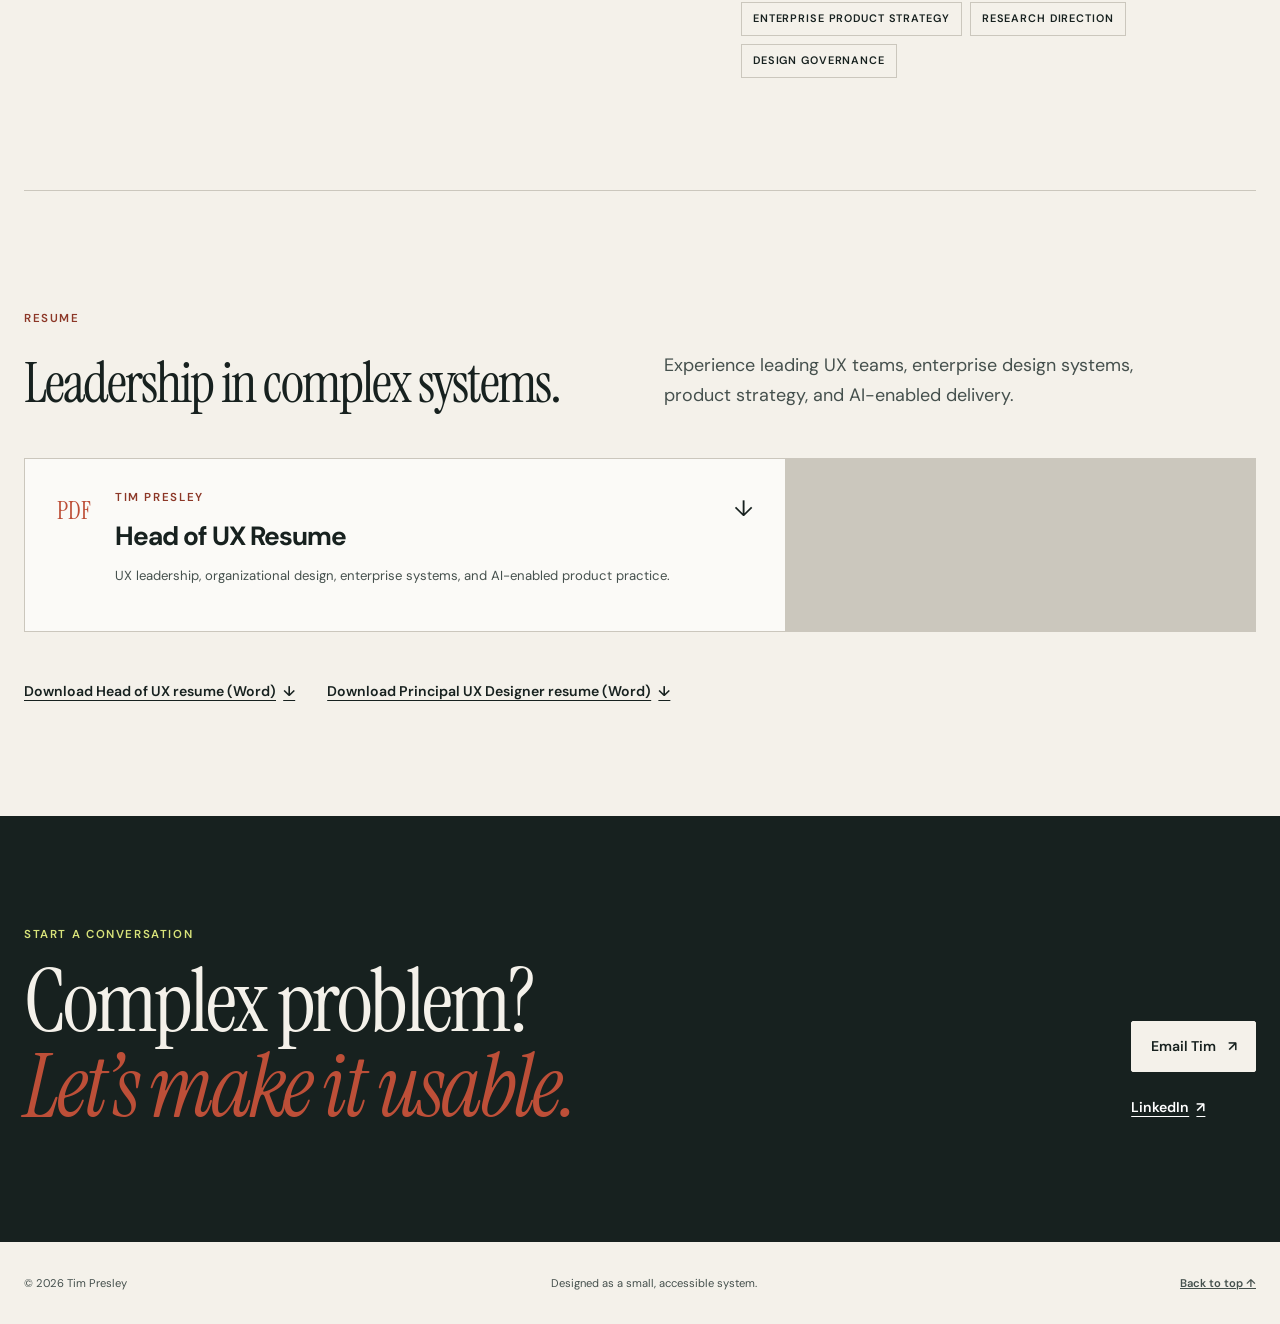
==== commit 75a4b461: "Add Word resume downloads to portfolio" ====
--- a/index.html
+++ b/index.html
@@ -37,7 +37,7 @@
         <p class="hero-lede">I lead design teams, build governance, and shape AI-enabled product practices for high-stakes enterprise software.</p>
         <div class="hero-actions">
           <a class="button button-primary" href="#work">Explore selected work <span aria-hidden="true">↓</span></a>
-          <a class="text-link" href="assets/resumes/Tim-Presley-Resume-Head-of-UX.pdf">Download resume <span aria-hidden="true">↗</span></a>
+          <a class="text-link" href="assets/resumes/Tim-Presley-Resume-Head-of-UX.pdf" target="_blank" rel="noopener">Download resume <span aria-hidden="true">↗</span></a>
         </div>
       </div>
       <div class="hero-system" aria-hidden="true" data-reveal>
@@ -174,7 +174,7 @@
         <p>Experience leading UX teams, enterprise design systems, product strategy, and AI-enabled delivery.</p>
       </div>
       <div class="resume-grid">
-        <a class="resume-card" href="assets/resumes/Tim-Presley-Resume-Head-of-UX.pdf" data-reveal>
+        <a class="resume-card" href="assets/resumes/Tim-Presley-Resume-Head-of-UX.pdf" target="_blank" rel="noopener" data-reveal>
           <span class="resume-number">PDF</span>
           <div>
             <p class="eyebrow">Tim Presley</p>
@@ -184,6 +184,10 @@
           <span class="download-icon" aria-hidden="true">↓</span>
         </a>
       </div>
+      <div class="hero-actions resume-downloads">
+        <a class="text-link" href="resources/resumes/Tim-Presley-Resume-Head-of-UX.docx" download>Download Head of UX resume (Word) <span aria-hidden="true">↓</span></a>
+        <a class="text-link" href="resources/resumes/Tim-Presley-Resume-Principal-UX-Designer.docx" download>Download Principal UX Designer resume (Word) <span aria-hidden="true">↓</span></a>
+      </div>
     </section>
 
     <section class="contact-section" id="contact">
